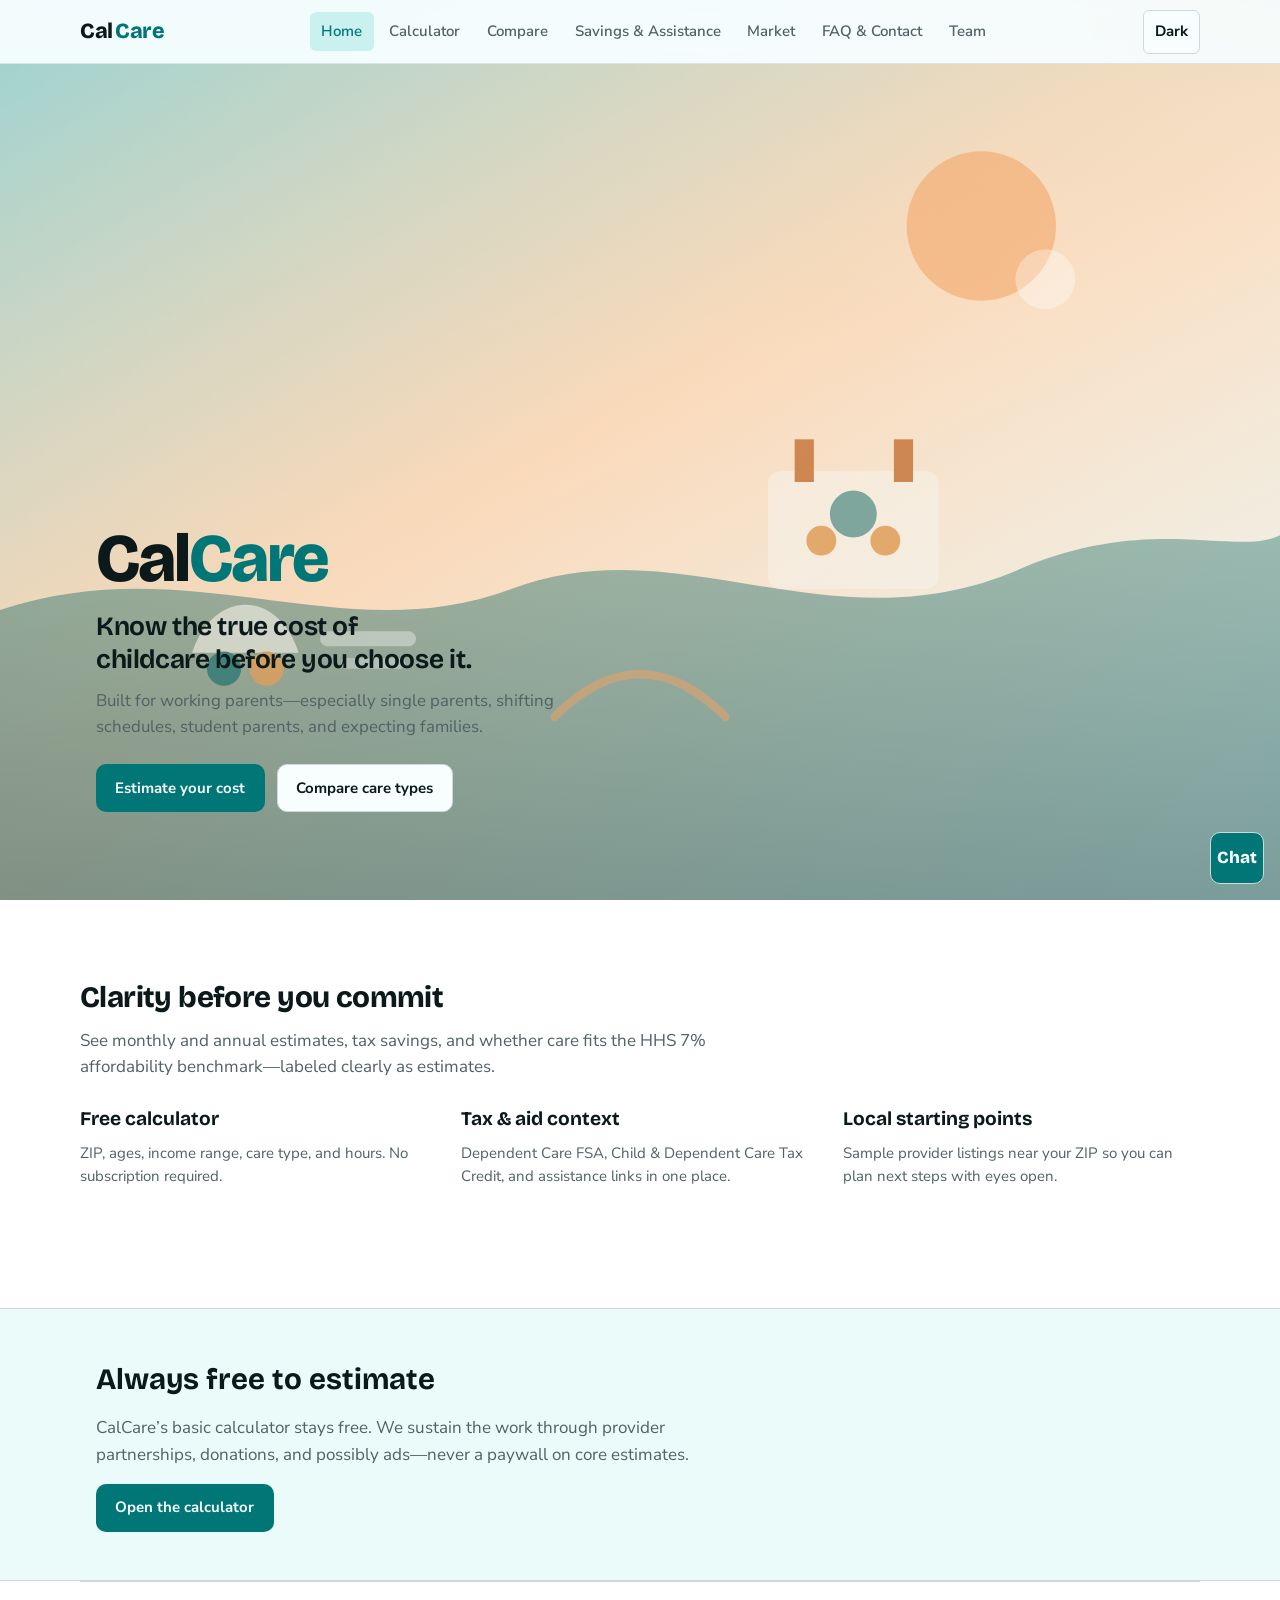
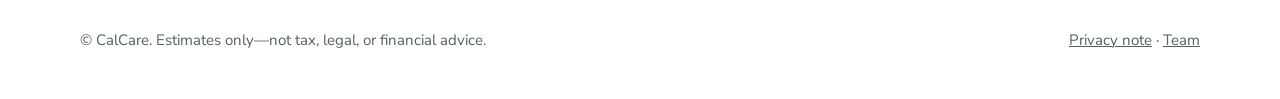
==== index.html @ 4a707fb2 "Initial CalCare static multi-page site Co-authored-by: Jeansel Lantigua <lantiguajeansel@gmail.com>" ====
<!DOCTYPE html>
<html lang="en">
<head>
  <meta charset="utf-8" />
  <meta name="viewport" content="width=device-width, initial-scale=1, viewport-fit=cover" />
  <meta name="description" content="CalCare helps working parents estimate the true cost of childcare before they choose it." />
  <title>CalCare — Know the true cost of childcare</title>
  <link rel="stylesheet" href="css/styles.css" />
  <script>
    (function () {
      const t = localStorage.getItem("calcare-theme");
      if (t) document.documentElement.setAttribute("data-theme", t);
    })();
  </script>
</head>
<body>
  <a class="skip-link" href="#main">Skip to content</a>
  <header class="site-header">
    <div class="site-header__inner">
      <a class="brand" href="index.html">Cal<span>Care</span></a>
      <button type="button" class="nav-toggle" id="nav-toggle" aria-expanded="false" aria-controls="site-nav">Menu</button>
      <nav class="site-nav" id="site-nav" aria-label="Primary">
        <a href="index.html" aria-current="page">Home</a>
        <a href="calculator.html">Calculator</a>
        <a href="compare.html">Compare</a>
        <a href="savings.html">Savings &amp; Assistance</a>
        <a href="market.html">Market</a>
        <a href="faq.html">FAQ &amp; Contact</a>
        <a href="team.html">Team</a>
      </nav>
      <div class="header-actions">
        <button type="button" class="theme-toggle" id="theme-toggle" aria-pressed="false">Dark</button>
      </div>
    </div>
  </header>

  <section class="hero" aria-label="CalCare introduction">
    <div class="hero__visual" aria-hidden="true">
      <svg xmlns="http://www.w3.org/2000/svg" viewBox="0 0 1200 800" preserveAspectRatio="xMidYMid slice" role="img" aria-label="Soft abstract scene of a playground and caring figures at sunset">
  <defs>
    <linearGradient id="sky" x1="0" y1="0" x2="1" y2="1">
      <stop offset="0%" stop-color="#7eb8b2" stop-opacity="0.55"/>
      <stop offset="45%" stop-color="#f0b27a" stop-opacity="0.35"/>
      <stop offset="100%" stop-color="#d9ebe8" stop-opacity="0.2"/>
    </linearGradient>
    <linearGradient id="hill" x1="0" y1="0" x2="0" y2="1">
      <stop offset="0%" stop-color="#2f7a74" stop-opacity="0.45"/>
      <stop offset="100%" stop-color="#1f4f4b" stop-opacity="0.55"/>
    </linearGradient>
  </defs>
  <rect width="1200" height="800" fill="url(#sky)"/>
  <circle class="float-a" cx="920" cy="160" r="70" fill="#f4a261" opacity="0.55"/>
  <circle class="float-b" cx="980" cy="210" r="28" fill="#ffffff" opacity="0.35"/>
  <path d="M0 520 C 180 460, 320 560, 480 500 C 640 440, 780 560, 960 480 C 1080 430, 1160 470, 1200 450 L 1200 800 L 0 800 Z" fill="url(#hill)"/>
  <g class="float-a" opacity="0.85">
    <rect x="720" y="390" width="160" height="110" rx="12" fill="#f7f3ea" opacity="0.7"/>
    <rect x="745" y="360" width="18" height="40" fill="#c9783d"/>
    <rect x="838" y="360" width="18" height="40" fill="#c9783d"/>
    <circle cx="800" cy="430" r="22" fill="#2f7a74" opacity="0.7"/>
    <circle cx="770" cy="455" r="14" fill="#e09f5a"/>
    <circle cx="830" cy="455" r="14" fill="#e09f5a"/>
  </g>
  <g class="float-b" opacity="0.8">
    <path d="M180 560 C 200 500, 260 500, 280 560 Z" fill="#f7f3ea" opacity="0.75"/>
    <circle cx="210" cy="575" r="16" fill="#2f7a74"/>
    <circle cx="250" cy="575" r="16" fill="#e09f5a"/>
    <rect x="300" y="540" width="90" height="14" rx="7" fill="#ffffff" opacity="0.45"/>
    <rect x="320" y="565" width="60" height="10" rx="5" fill="#ffffff" opacity="0.35"/>
  </g>
  <path d="M520 620 Q 600 540 680 620" fill="none" stroke="#f4a261" stroke-width="8" stroke-linecap="round" opacity="0.5"/>
</svg>

    </div>
    <div class="hero__content">
      <p class="hero__brand">Cal<span>Care</span></p>
      <h1 class="hero__headline">Know the true cost of childcare before you choose it.</h1>
      <p class="hero__lede">Built for working parents—especially single parents, shifting schedules, student parents, and expecting families.</p>
      <div class="cta-row">
        <a class="btn btn--primary" href="calculator.html">Estimate your cost</a>
        <a class="btn btn--secondary" href="compare.html">Compare care types</a>
      </div>
    </div>
  </section>

  <main id="main">
    <section class="section" aria-labelledby="how-title">
      <h2 id="how-title">Clarity before you commit</h2>
      <p class="lede">See monthly and annual estimates, tax savings, and whether care fits the HHS 7% affordability benchmark—labeled clearly as estimates.</p>
      <ul class="feature-list">
        <li>
          <h3>Free calculator</h3>
          <p>ZIP, ages, income range, care type, and hours. No subscription required.</p>
        </li>
        <li>
          <h3>Tax &amp; aid context</h3>
          <p>Dependent Care FSA, Child &amp; Dependent Care Tax Credit, and assistance links in one place.</p>
        </li>
        <li>
          <h3>Local starting points</h3>
          <p>Sample provider listings near your ZIP so you can plan next steps with eyes open.</p>
        </li>
      </ul>
    </section>
  </main>

  <div class="band">
    <div class="band__inner">
      <h2>Always free to estimate</h2>
      <p>CalCare’s basic calculator stays free. We sustain the work through provider partnerships, donations, and possibly ads—never a paywall on core estimates.</p>
      <p style="margin-top:1rem"><a class="btn btn--primary" href="calculator.html">Open the calculator</a></p>
    </div>
  </div>

  <footer class="site-footer">
    <p>© CalCare. Estimates only—not tax, legal, or financial advice.</p>
    <p><a href="faq.html">Privacy note</a> · <a href="team.html">Team</a></p>
  </footer>

  <div class="chatbot">
    <div class="chatbot__panel" id="chat-panel" role="dialog" aria-label="CalCare help chat">
      <div class="chatbot__header">
        <strong>Ask CalCare</strong>
        <button type="button" class="icon-btn" id="chat-close" aria-label="Close chat">Close</button>
      </div>
      <div class="chatbot__messages" id="chat-messages"></div>
      <form class="chatbot__form" id="chat-form">
        <label class="sr-only" for="chat-input">Your question</label>
        <input id="chat-input" name="q" autocomplete="off" placeholder="e.g. How does the FSA work?" />
        <button class="btn btn--primary" type="submit">Send</button>
      </form>
    </div>
    <button type="button" class="chatbot__toggle" id="chat-toggle" aria-expanded="false" aria-controls="chat-panel">Chat</button>
  </div>

  <script src="js/app.js"></script>
</body>
</html>
---- css/styles.css ----
/* CalCare — design tokens + layout */
@import url("https://fonts.googleapis.com/css2?family=Bricolage+Grotesque:opsz,wght@12..96,500;12..96,650;12..96,800&family=Nunito+Sans:opsz,wght@6..12,400;6..12,600;6..12,700&display=swap");

:root {
  color-scheme: light;

  --teal-50: oklch(0.97 0.02 195);
  --teal-100: oklch(0.93 0.04 195);
  --teal-200: oklch(0.86 0.06 195);
  --teal-500: oklch(0.58 0.1 195);
  --teal-600: oklch(0.5 0.11 195);
  --teal-700: oklch(0.42 0.09 195);
  --teal-800: oklch(0.34 0.07 195);

  --orange-400: oklch(0.75 0.14 50);
  --orange-500: oklch(0.68 0.15 50);
  --orange-600: oklch(0.6 0.15 50);

  --neutral-0: oklch(0.99 0.005 210);
  --neutral-50: oklch(0.97 0.01 210);
  --neutral-100: oklch(0.94 0.012 210);
  --neutral-200: oklch(0.88 0.015 210);
  --neutral-400: oklch(0.65 0.02 210);
  --neutral-600: oklch(0.48 0.02 210);
  --neutral-800: oklch(0.28 0.02 210);
  --neutral-900: oklch(0.2 0.02 210);

  --bg: var(--neutral-50);
  --bg-elevated: var(--neutral-0);
  --bg-muted: var(--teal-50);
  --bg-hero-from: oklch(0.94 0.04 195);
  --bg-hero-via: oklch(0.96 0.03 70);
  --bg-hero-to: oklch(0.98 0.015 210);
  --text: var(--neutral-900);
  --text-muted: var(--neutral-600);
  --text-inverse: var(--neutral-0);
  --border: var(--neutral-200);
  --accent: var(--teal-600);
  --accent-hover: var(--teal-700);
  --accent-soft: var(--teal-100);
  --secondary: var(--orange-500);
  --secondary-soft: oklch(0.94 0.05 50);
  --focus: var(--teal-500);
  --danger: oklch(0.5 0.14 25);
  --ok: oklch(0.52 0.1 155);
  --warn: oklch(0.58 0.12 70);

  --font-display: "Bricolage Grotesque", "Segoe UI", sans-serif;
  --font-body: "Nunito Sans", "Segoe UI", sans-serif;

  --text-display: clamp(2.5rem, 6vw, 4.25rem);
  --text-h1: clamp(1.85rem, 4vw, 2.75rem);
  --text-h2: clamp(1.4rem, 2.5vw, 1.85rem);
  --text-h3: 1.2rem;
  --text-body: 1.0625rem;
  --text-sm: 0.9375rem;
  --text-xs: 0.8125rem;

  --space-1: 0.25rem;
  --space-2: 0.5rem;
  --space-3: 0.75rem;
  --space-4: 1rem;
  --space-5: 1.5rem;
  --space-6: 2rem;
  --space-7: 3rem;
  --space-8: 4.5rem;

  --radius-sm: 0.375rem;
  --radius-md: 0.625rem;
  --radius-lg: 1rem;
  --shadow-soft: 0 1px solid transparent;
  --header-h: 4rem;
  --measure: 42rem;
  --ease-out: cubic-bezier(0.2, 0, 0, 1);
}

[data-theme="dark"] {
  color-scheme: dark;

  --bg: oklch(0.18 0.025 210);
  --bg-elevated: oklch(0.23 0.03 210);
  --bg-muted: oklch(0.26 0.04 195);
  --bg-hero-from: oklch(0.2 0.05 195);
  --bg-hero-via: oklch(0.22 0.04 70);
  --bg-hero-to: oklch(0.17 0.03 210);
  --text: oklch(0.95 0.01 210);
  --text-muted: oklch(0.75 0.02 210);
  --text-inverse: oklch(0.16 0.02 210);
  --border: oklch(0.35 0.03 210);
  --accent: oklch(0.72 0.1 195);
  --accent-hover: oklch(0.8 0.09 195);
  --accent-soft: oklch(0.3 0.05 195);
  --secondary: oklch(0.78 0.13 55);
  --secondary-soft: oklch(0.3 0.06 50);
  --focus: oklch(0.78 0.1 195);
  --danger: oklch(0.72 0.14 25);
  --ok: oklch(0.75 0.1 155);
  --warn: oklch(0.78 0.12 75);
}

*,
*::before,
*::after {
  box-sizing: border-box;
}

html {
  scroll-padding-block-start: var(--header-h);
  -webkit-font-smoothing: antialiased;
  -moz-osx-font-smoothing: grayscale;
}

body {
  margin: 0;
  min-height: 100dvh;
  font-family: var(--font-body);
  font-size: var(--text-body);
  font-weight: 400;
  line-height: 1.55;
  color: var(--text);
  background:
    radial-gradient(120% 80% at 10% -10%, color-mix(in oklab, var(--teal-200) 55%, transparent), transparent 55%),
    radial-gradient(90% 60% at 100% 0%, color-mix(in oklab, var(--orange-400) 28%, transparent), transparent 50%),
    linear-gradient(180deg, var(--bg-hero-to), var(--bg));
  background-attachment: fixed;
}

img {
  max-width: 100%;
  height: auto;
  display: block;
}

a {
  color: var(--accent);
  text-underline-position: from-font;
  text-decoration-thickness: from-font;
}

a:hover {
  color: var(--accent-hover);
}

:focus-visible {
  outline: 2px solid var(--focus);
  outline-offset: 3px;
}

.skip-link {
  position: absolute;
  inset-inline-start: var(--space-4);
  inset-block-start: var(--space-2);
  transform: translateY(-150%);
  background: var(--bg-elevated);
  color: var(--text);
  padding: var(--space-2) var(--space-4);
  border-radius: var(--radius-sm);
  z-index: 100;
  font-weight: 700;
}

.skip-link:focus {
  transform: translateY(0);
}

/* Header */
.site-header {
  position: sticky;
  top: 0;
  z-index: 50;
  height: var(--header-h);
  display: flex;
  align-items: center;
  border-block-end: 1px solid color-mix(in oklab, var(--border) 70%, transparent);
  background: color-mix(in oklab, var(--bg-elevated) 88%, transparent);
  backdrop-filter: blur(10px);
}

.site-header__inner {
  width: min(1120px, 100% - 2rem);
  margin-inline: auto;
  display: flex;
  align-items: center;
  justify-content: space-between;
  gap: var(--space-4);
}

.brand {
  font-family: var(--font-display);
  font-weight: 800;
  font-size: 1.35rem;
  letter-spacing: -0.02em;
  color: var(--text);
  text-decoration: none;
  display: inline-flex;
  align-items: baseline;
  gap: 0.15rem;
}

.brand span {
  color: var(--accent);
}

.nav-toggle {
  display: none;
  border: 1px solid var(--border);
  background: var(--bg-elevated);
  color: var(--text);
  border-radius: var(--radius-sm);
  min-width: 44px;
  min-height: 44px;
  padding: 0.5rem 0.75rem;
  font: inherit;
  font-weight: 700;
  font-size: var(--text-sm);
}

.site-nav {
  display: flex;
  align-items: center;
  gap: var(--space-1);
  flex-wrap: wrap;
}

.site-nav a {
  color: var(--text-muted);
  text-decoration: none;
  font-weight: 600;
  font-size: var(--text-sm);
  padding: 0.45rem 0.65rem;
  border-radius: var(--radius-sm);
  border: 1px solid transparent;
}

@media (hover: hover) {
  .site-nav a:hover {
    color: var(--text);
    background: var(--accent-soft);
  }
}

.site-nav a[aria-current="page"] {
  color: var(--accent);
  background: var(--accent-soft);
}

.header-actions {
  display: flex;
  align-items: center;
  gap: var(--space-2);
}

.theme-toggle {
  border: 1px solid var(--border);
  background: var(--bg-elevated);
  color: var(--text);
  border-radius: var(--radius-sm);
  min-width: 44px;
  min-height: 44px;
  padding: 0.5rem 0.7rem;
  font: inherit;
  font-weight: 700;
  font-size: var(--text-sm);
  cursor: pointer;
}

.theme-toggle:not(:disabled):active {
  transform: scale(0.96);
  transition: transform 150ms ease-out;
}

@media (max-width: 900px) {
  .nav-toggle {
    display: inline-flex;
    align-items: center;
    justify-content: center;
  }

  .site-nav {
    display: none;
    position: absolute;
    inset-inline: 0;
    top: var(--header-h);
    flex-direction: column;
    align-items: stretch;
    padding: var(--space-4);
    gap: var(--space-1);
    background: var(--bg-elevated);
    border-block-end: 1px solid var(--border);
  }

  .site-nav.is-open {
    display: flex;
  }

  .site-nav a {
    padding: 0.75rem 1rem;
  }
}

main {
  width: min(1120px, 100% - 2rem);
  margin-inline: auto;
  padding-block: var(--space-6) var(--space-8);
}

/* Hero */
.hero {
  position: relative;
  width: 100vw;
  margin-inline: calc(50% - 50vw);
  min-height: calc(100dvh - var(--header-h));
  display: grid;
  align-items: end;
  overflow: hidden;
  background:
    linear-gradient(160deg, var(--bg-hero-from), var(--bg-hero-via) 45%, var(--bg-hero-to)),
    radial-gradient(ellipse 70% 50% at 70% 40%, color-mix(in oklab, var(--teal-500) 22%, transparent), transparent);
}

.hero__visual {
  position: absolute;
  inset: 0;
  pointer-events: none;
}

.hero__visual svg {
  width: 100%;
  height: 100%;
  object-fit: cover;
}

.hero__content {
  position: relative;
  z-index: 1;
  width: min(1120px, 100% - 2rem);
  margin-inline: auto;
  padding-block: clamp(3rem, 12vh, 7rem) clamp(3rem, 10vh, 5.5rem);
  max-width: 36rem;
  margin-inline-start: max(1rem, calc((100vw - 1120px) / 2 + 1rem));
}

.hero__brand {
  font-family: var(--font-display);
  font-weight: 800;
  font-size: var(--text-display);
  line-height: 1.05;
  letter-spacing: -0.03em;
  color: var(--text);
  margin: 0 0 var(--space-4);
  text-wrap: balance;
}

.hero__brand span {
  color: var(--accent);
}

.hero__headline {
  font-family: var(--font-display);
  font-weight: 650;
  font-size: clamp(1.25rem, 2.4vw, 1.65rem);
  line-height: 1.25;
  letter-spacing: -0.015em;
  margin: 0 0 var(--space-3);
  color: var(--text);
  text-wrap: balance;
}

.hero__lede {
  margin: 0 0 var(--space-5);
  color: var(--text-muted);
  font-size: 1.05rem;
  max-width: 32rem;
  text-wrap: pretty;
}

.cta-row {
  display: flex;
  flex-wrap: wrap;
  gap: var(--space-3);
}

.btn {
  display: inline-flex;
  align-items: center;
  justify-content: center;
  gap: 0.4rem;
  min-height: 44px;
  padding: 0.7rem 1.15rem;
  border-radius: var(--radius-md);
  border: 1px solid transparent;
  font: inherit;
  font-weight: 700;
  font-size: var(--text-sm);
  text-decoration: none;
  cursor: pointer;
  transition-property: background-color, border-color, color, transform;
  transition-duration: 150ms;
  transition-timing-function: var(--ease-out);
}

.btn:not(:disabled):active {
  transform: scale(0.96);
}

.btn--primary {
  background: var(--accent);
  color: var(--text-inverse);
}

.btn--primary:hover {
  background: var(--accent-hover);
  color: var(--text-inverse);
}

.btn--secondary {
  background: var(--bg-elevated);
  color: var(--text);
  border-color: var(--border);
}

.btn--secondary:hover {
  border-color: var(--accent);
  color: var(--accent);
}

.btn--ghost {
  background: transparent;
  color: var(--accent);
  border-color: color-mix(in oklab, var(--accent) 35%, transparent);
}

.page-intro {
  margin-block-end: var(--space-6);
  max-width: var(--measure);
}

.page-intro h1 {
  font-family: var(--font-display);
  font-size: var(--text-h1);
  font-weight: 800;
  line-height: 1.15;
  letter-spacing: -0.025em;
  margin: 0 0 var(--space-3);
  text-wrap: balance;
}

.page-intro p {
  margin: 0;
  color: var(--text-muted);
  text-wrap: pretty;
}

.estimate-label {
  display: inline-block;
  font-size: var(--text-xs);
  font-weight: 700;
  letter-spacing: 0.04em;
  text-transform: uppercase;
  color: var(--secondary);
  margin-block-end: var(--space-2);
}

.section {
  margin-block: var(--space-7);
}

.section h2 {
  font-family: var(--font-display);
  font-size: var(--text-h2);
  font-weight: 750;
  line-height: 1.2;
  letter-spacing: -0.02em;
  margin: 0 0 var(--space-3);
  text-wrap: balance;
}

.section > p.lede {
  margin: 0 0 var(--space-5);
  color: var(--text-muted);
  max-width: var(--measure);
}

.section--narrow {
  max-width: var(--measure);
}

/* Atmosphere band below hero on home */
.band {
  width: 100vw;
  margin-inline: calc(50% - 50vw);
  padding: var(--space-7) max(1rem, calc((100vw - 1120px) / 2 + 1rem));
  background: color-mix(in oklab, var(--bg-muted) 80%, transparent);
  border-block: 1px solid var(--border);
}

.band__inner {
  width: min(1120px, 100%);
  margin-inline: auto;
}

.band h2 {
  font-family: var(--font-display);
  font-size: var(--text-h2);
  margin: 0 0 var(--space-3);
}

.band p {
  margin: 0;
  max-width: var(--measure);
  color: var(--text-muted);
}

.feature-list {
  list-style: none;
  margin: var(--space-5) 0 0;
  padding: 0;
  display: grid;
  gap: var(--space-4);
}

@media (min-width: 720px) {
  .feature-list {
    grid-template-columns: repeat(3, minmax(0, 1fr));
    gap: var(--space-5);
  }
}

.feature-list li {
  padding: 0;
}

.feature-list h3 {
  font-family: var(--font-display);
  font-size: var(--text-h3);
  margin: 0 0 var(--space-2);
}

.feature-list p {
  margin: 0;
  color: var(--text-muted);
  font-size: var(--text-sm);
}

/* Forms */
.form-panel,
.results-panel,
.panel {
  background: var(--bg-elevated);
  border: 1px solid var(--border);
  border-radius: var(--radius-lg);
  padding: var(--space-5);
}

.calc-layout {
  display: grid;
  gap: var(--space-5);
}

@media (min-width: 900px) {
  .calc-layout {
    grid-template-columns: minmax(0, 1fr) minmax(0, 1.05fr);
    align-items: start;
  }

  .results-panel {
    position: sticky;
    top: calc(var(--header-h) + 1rem);
  }
}

.field {
  display: grid;
  gap: var(--space-2);
  margin-block-end: var(--space-4);
}

.field label,
.field-label {
  font-weight: 700;
  font-size: var(--text-sm);
}

.field .hint {
  color: var(--text-muted);
  font-size: var(--text-xs);
}

.field input,
.field select,
.field textarea {
  width: 100%;
  min-height: 44px;
  padding: 0.65rem 0.8rem;
  border: 1px solid var(--border);
  border-radius: var(--radius-sm);
  background: var(--bg);
  color: var(--text);
  font: inherit;
  font-size: 1rem;
}

.field textarea {
  min-height: 7rem;
  resize: vertical;
}

.field-row {
  display: grid;
  gap: var(--space-3);
}

@media (min-width: 560px) {
  .field-row {
    grid-template-columns: repeat(2, minmax(0, 1fr));
  }
}

.child-rows {
  display: grid;
  gap: var(--space-3);
  margin-block-end: var(--space-4);
}

.child-row {
  display: grid;
  gap: var(--space-3);
  grid-template-columns: 1fr;
  padding: var(--space-3);
  background: var(--bg-muted);
  border-radius: var(--radius-md);
  border: 1px solid transparent;
}

@media (min-width: 560px) {
  .child-row {
    grid-template-columns: 1fr 1.2fr auto;
    align-items: end;
  }
}

.child-row button {
  min-height: 44px;
}

.segmented {
  display: inline-flex;
  flex-wrap: wrap;
  gap: var(--space-2);
}

.segmented button {
  min-height: 40px;
  padding: 0.45rem 0.9rem;
  border-radius: var(--radius-sm);
  border: 1px solid var(--border);
  background: var(--bg);
  color: var(--text);
  font: inherit;
  font-weight: 700;
  font-size: var(--text-sm);
  cursor: pointer;
}

.segmented button[aria-pressed="true"] {
  background: var(--accent-soft);
  border-color: var(--accent);
  color: var(--accent);
}

.results-panel h2 {
  margin-top: 0;
}

.metric-grid {
  display: grid;
  gap: var(--space-3);
  grid-template-columns: repeat(2, minmax(0, 1fr));
  margin-block: var(--space-4);
}

.metric {
  padding: var(--space-3);
  background: var(--bg-muted);
  border-radius: var(--radius-md);
}

.metric .label {
  display: block;
  font-size: var(--text-xs);
  font-weight: 700;
  color: var(--text-muted);
  margin-block-end: var(--space-1);
}

.metric .value {
  font-family: var(--font-display);
  font-weight: 750;
  font-size: 1.35rem;
  font-variant-numeric: tabular-nums;
  letter-spacing: -0.02em;
}

.breakdown {
  width: 100%;
  border-collapse: collapse;
  font-variant-numeric: tabular-nums;
  margin-block: var(--space-4);
}

.breakdown th,
.breakdown td {
  text-align: start;
  padding: 0.55rem 0;
  border-block-end: 1px solid var(--border);
  font-size: var(--text-sm);
}

.breakdown td:last-child,
.breakdown th:last-child {
  text-align: end;
}

.affordability {
  padding: var(--space-4);
  border-radius: var(--radius-md);
  background: var(--secondary-soft);
  margin-block: var(--space-4);
}

.affordability[data-status="ok"] {
  background: color-mix(in oklab, var(--ok) 18%, var(--bg-elevated));
}

.affordability[data-status="high"] {
  background: color-mix(in oklab, var(--danger) 16%, var(--bg-elevated));
}

.affordability strong {
  font-variant-numeric: tabular-nums;
}

.chart {
  display: grid;
  gap: var(--space-2);
  margin-block: var(--space-4);
}

.chart-bar {
  display: grid;
  grid-template-columns: 4.5rem 1fr 5.5rem;
  gap: var(--space-3);
  align-items: center;
  font-size: var(--text-sm);
  font-variant-numeric: tabular-nums;
}

.chart-bar__track {
  height: 0.65rem;
  background: var(--neutral-100);
  border-radius: var(--radius-sm);
  overflow: hidden;
  border: 1px solid transparent;
}

[data-theme="dark"] .chart-bar__track {
  background: oklch(0.3 0.03 210);
}

.chart-bar__fill {
  height: 100%;
  width: 0;
  background: linear-gradient(90deg, var(--accent), var(--secondary));
  border-radius: inherit;
  transition: width 400ms var(--ease-out);
}

.provider-list {
  list-style: none;
  margin: var(--space-4) 0 0;
  padding: 0;
  display: grid;
  gap: var(--space-3);
}

.provider-list li {
  padding: var(--space-4);
  border: 1px solid var(--border);
  border-radius: var(--radius-md);
  background: var(--bg);
}

.provider-list h3 {
  margin: 0 0 var(--space-1);
  font-size: var(--text-body);
  font-family: var(--font-display);
}

.provider-list p {
  margin: 0;
  color: var(--text-muted);
  font-size: var(--text-sm);
}

.compare-table-wrap {
  overflow-x: auto;
  border: 1px solid var(--border);
  border-radius: var(--radius-lg);
  background: var(--bg-elevated);
}

.compare-table {
  width: 100%;
  border-collapse: collapse;
  min-width: 640px;
  font-variant-numeric: tabular-nums;
}

.compare-table th,
.compare-table td {
  padding: 0.85rem 1rem;
  text-align: start;
  border-block-end: 1px solid var(--border);
  font-size: var(--text-sm);
}

.compare-table th {
  background: var(--bg-muted);
  font-family: var(--font-display);
  font-weight: 700;
}

.compare-table td:not(:first-child),
.compare-table th:not(:first-child) {
  text-align: end;
}

.stat-stack {
  display: grid;
  gap: var(--space-5);
}

@media (min-width: 720px) {
  .stat-stack {
    grid-template-columns: repeat(3, minmax(0, 1fr));
  }
}

.stat-block h3 {
  font-family: var(--font-display);
  font-size: clamp(1.75rem, 3vw, 2.25rem);
  margin: 0 0 var(--space-2);
  letter-spacing: -0.02em;
  font-variant-numeric: tabular-nums;
  color: var(--accent);
}

.stat-block p {
  margin: 0;
  color: var(--text-muted);
  font-size: var(--text-sm);
}

.faq-list {
  display: grid;
  gap: var(--space-3);
  max-width: var(--measure);
}

.faq-list details {
  border: 1px solid var(--border);
  border-radius: var(--radius-md);
  background: var(--bg-elevated);
  padding: var(--space-4);
}

.faq-list summary {
  font-weight: 700;
  cursor: pointer;
  font-family: var(--font-display);
}

.faq-list details p {
  margin: var(--space-3) 0 0;
  color: var(--text-muted);
}

.team-grid {
  display: grid;
  gap: var(--space-5);
}

@media (min-width: 640px) {
  .team-grid {
    grid-template-columns: repeat(2, minmax(0, 1fr));
  }
}

@media (min-width: 960px) {
  .team-grid {
    grid-template-columns: repeat(3, minmax(0, 1fr));
  }
}

.team-member {
  padding-block: var(--space-2);
}

.team-member .avatar {
  width: 4rem;
  height: 4rem;
  border-radius: var(--radius-md);
  display: grid;
  place-items: center;
  font-family: var(--font-display);
  font-weight: 800;
  font-size: 1.25rem;
  color: var(--accent);
  background: var(--accent-soft);
  margin-block-end: var(--space-3);
}

.team-member h3 {
  margin: 0 0 var(--space-1);
  font-family: var(--font-display);
  font-size: var(--text-h3);
}

.team-member .role {
  color: var(--secondary);
  font-weight: 700;
  font-size: var(--text-sm);
  margin: 0 0 var(--space-2);
}

.team-member p {
  margin: 0;
  color: var(--text-muted);
  font-size: var(--text-sm);
}

.partner-list {
  display: grid;
  gap: var(--space-4);
}

@media (min-width: 640px) {
  .partner-list {
    grid-template-columns: repeat(2, minmax(0, 1fr));
  }
}

.partner {
  padding: var(--space-4);
  border-inline-start: 3px solid var(--accent);
}

.partner h3 {
  margin: 0 0 var(--space-2);
  font-family: var(--font-display);
}

.partner p {
  margin: 0;
  color: var(--text-muted);
  font-size: var(--text-sm);
}

.privacy-note {
  margin-block-start: var(--space-5);
  padding: var(--space-4);
  background: var(--bg-muted);
  border-radius: var(--radius-md);
  font-size: var(--text-sm);
  color: var(--text-muted);
  max-width: var(--measure);
}

.site-footer {
  width: min(1120px, 100% - 2rem);
  margin-inline: auto;
  padding-block: var(--space-6);
  border-block-start: 1px solid var(--border);
  color: var(--text-muted);
  font-size: var(--text-sm);
  display: flex;
  flex-wrap: wrap;
  gap: var(--space-4);
  justify-content: space-between;
}

.site-footer a {
  color: var(--text-muted);
}

/* Chatbot */
.chatbot {
  position: fixed;
  inset-inline-end: 1rem;
  inset-block-end: 1rem;
  z-index: 60;
  display: grid;
  justify-items: end;
  gap: var(--space-2);
}

.chatbot__panel {
  width: min(22rem, calc(100vw - 2rem));
  max-height: min(28rem, 70dvh);
  background: var(--bg-elevated);
  border: 1px solid var(--border);
  border-radius: var(--radius-lg);
  display: none;
  grid-template-rows: auto 1fr auto;
  overflow: hidden;
  overscroll-behavior: contain;
}

.chatbot__panel.is-open {
  display: grid;
}

.chatbot__header {
  display: flex;
  align-items: center;
  justify-content: space-between;
  gap: var(--space-3);
  padding: var(--space-3) var(--space-4);
  border-block-end: 1px solid var(--border);
  background: var(--bg-muted);
}

.chatbot__header strong {
  font-family: var(--font-display);
}

.chatbot__messages {
  overflow-y: auto;
  padding: var(--space-4);
  display: grid;
  gap: var(--space-3);
  overscroll-behavior: contain;
}

.chat-msg {
  max-width: 92%;
  padding: 0.65rem 0.85rem;
  border-radius: var(--radius-md);
  font-size: var(--text-sm);
}

.chat-msg--bot {
  background: var(--accent-soft);
  justify-self: start;
}

.chat-msg--user {
  background: var(--secondary-soft);
  justify-self: end;
}

.chatbot__form {
  display: grid;
  grid-template-columns: 1fr auto;
  gap: var(--space-2);
  padding: var(--space-3);
  border-block-start: 1px solid var(--border);
}

.chatbot__form input {
  min-height: 44px;
  border: 1px solid var(--border);
  border-radius: var(--radius-sm);
  padding: 0.5rem 0.75rem;
  font: inherit;
  font-size: 1rem;
  background: var(--bg);
  color: var(--text);
}

.chatbot__toggle {
  min-width: 52px;
  min-height: 52px;
  border-radius: var(--radius-md);
  border: 1px solid var(--border);
  background: var(--accent);
  color: var(--text-inverse);
  font: inherit;
  font-weight: 800;
  font-family: var(--font-display);
  cursor: pointer;
}

.chatbot__toggle:not(:disabled):active {
  transform: scale(0.96);
}

.icon-btn {
  border: 0;
  background: transparent;
  color: var(--text);
  min-width: 40px;
  min-height: 40px;
  border-radius: var(--radius-sm);
  cursor: pointer;
  font: inherit;
  font-weight: 700;
}

.assist-links {
  display: grid;
  gap: var(--space-2);
  margin: 0;
  padding: 0;
  list-style: none;
}

.assist-links a {
  font-weight: 700;
}

.sr-only {
  position: absolute;
  width: 1px;
  height: 1px;
  padding: 0;
  margin: -1px;
  overflow: hidden;
  clip: rect(0, 0, 0, 0);
  white-space: nowrap;
  border: 0;
}

@media (prefers-reduced-motion: no-preference) {
  .hero__content {
    animation: rise-in 500ms var(--ease-out) both;
  }

  .hero__lede {
    animation: rise-in 500ms var(--ease-out) 100ms both;
  }

  .cta-row {
    animation: rise-in 500ms var(--ease-out) 200ms both;
  }

  .hero__visual svg .float-a {
    animation: float-y 8s ease-in-out infinite;
  }

  .hero__visual svg .float-b {
    animation: float-y 10s ease-in-out 1s infinite reverse;
  }
}

@keyframes rise-in {
  from {
    opacity: 0;
    filter: blur(4px);
    transform: translateY(12px);
  }
  to {
    opacity: 1;
    filter: blur(0);
    transform: translateY(0);
  }
}

@keyframes float-y {
  0%,
  100% {
    transform: translateY(0);
  }
  50% {
    transform: translateY(-10px);
  }
}

.theme-switching *,
.theme-switching *::before,
.theme-switching *::after {
  transition: none !important;
}

.empty-state {
  color: var(--text-muted);
  font-size: var(--text-sm);
}
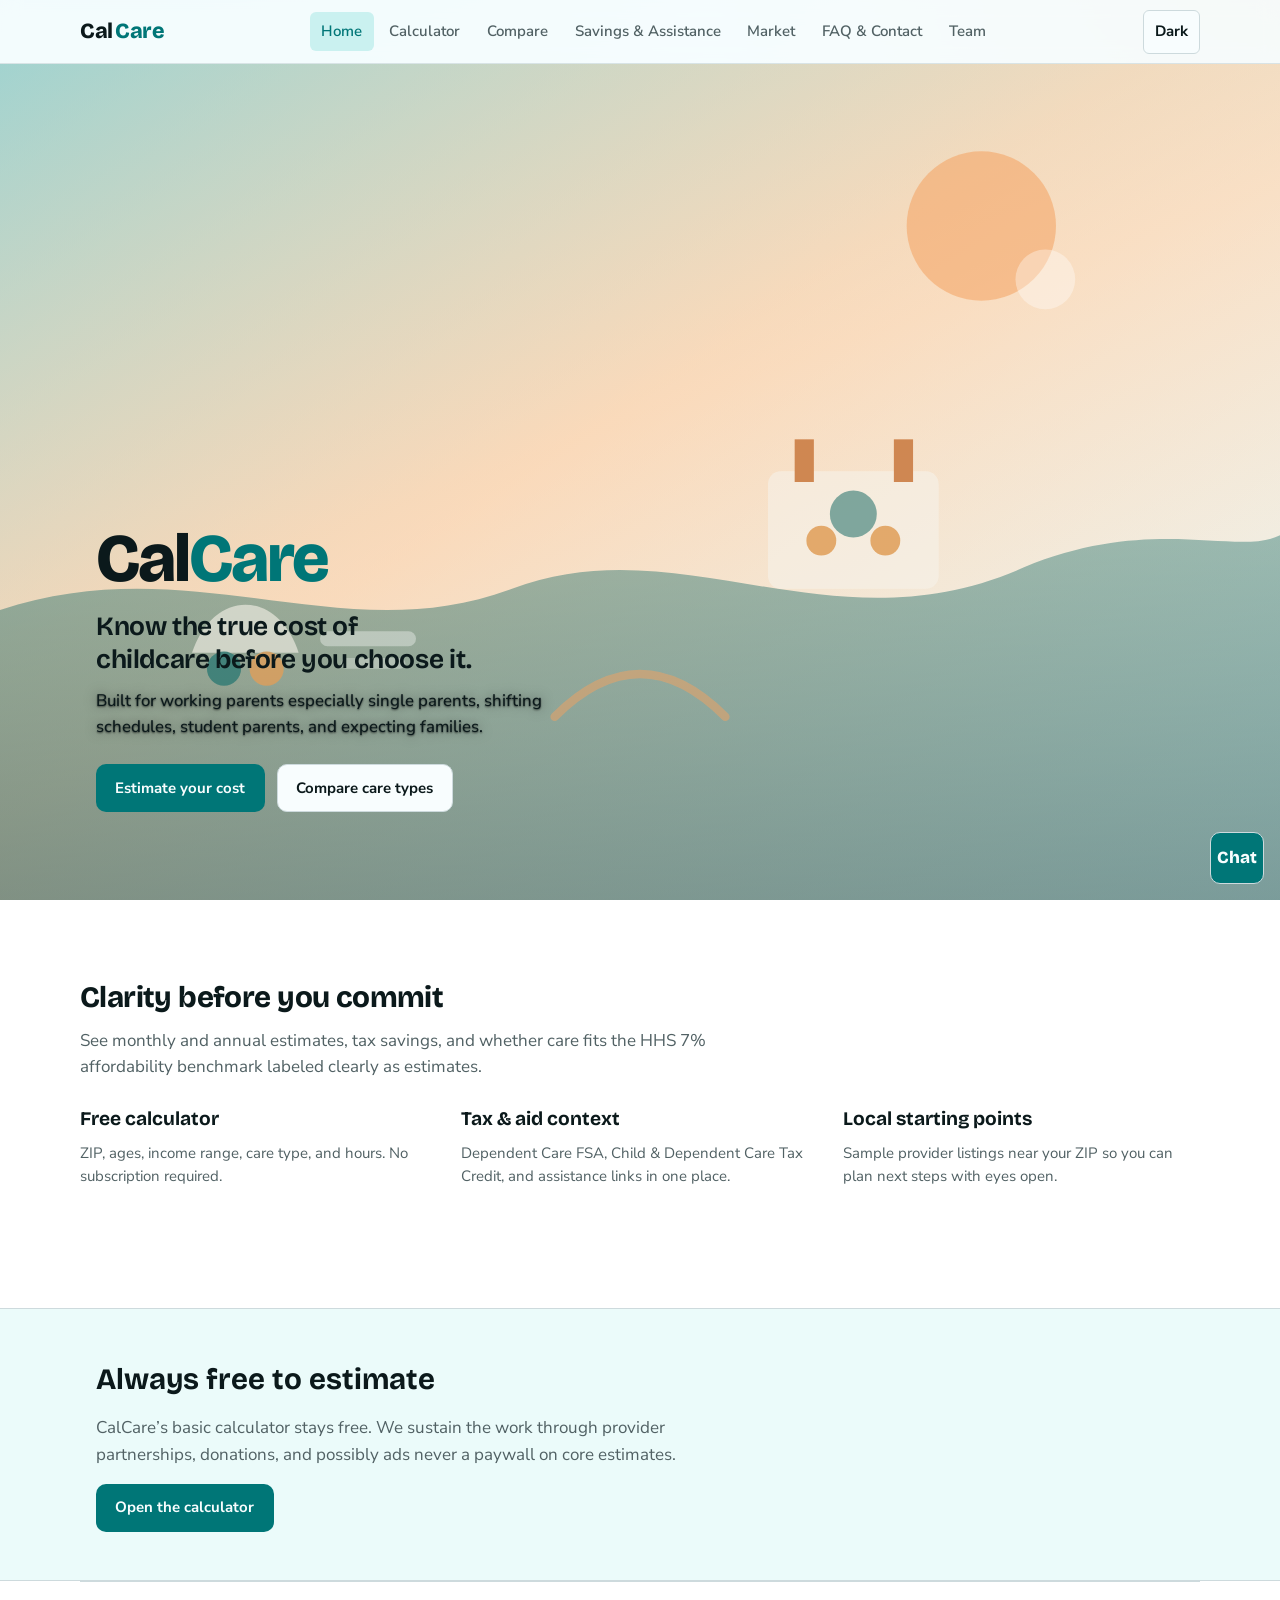
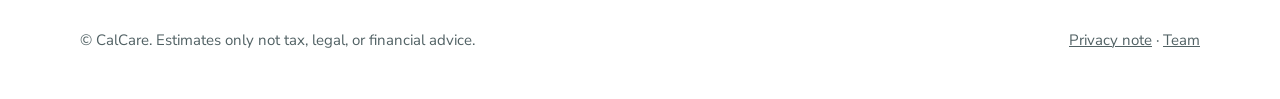
==== commit 42479a6b: "changes" ====
--- a/index.html
+++ b/index.html
@@ -15,6 +15,7 @@
 </head>
 <body>
   <a class="skip-link" href="#main">Skip to content</a>
+  <!-- Navigation -->
   <header class="site-header">
     <div class="site-header__inner">
       <a class="brand" href="index.html">Cal<span>Care</span></a>
@@ -34,6 +35,7 @@
     </div>
   </header>
 
+  <!-- Silly Intro with the circle and shi -->
   <section class="hero" aria-label="CalCare introduction">
     <div class="hero__visual" aria-hidden="true">
       <svg xmlns="http://www.w3.org/2000/svg" viewBox="0 0 1200 800" preserveAspectRatio="xMidYMid slice" role="img" aria-label="Soft abstract scene of a playground and caring figures at sunset">
@@ -74,7 +76,7 @@
     <div class="hero__content">
       <p class="hero__brand">Cal<span>Care</span></p>
       <h1 class="hero__headline">Know the true cost of childcare before you choose it.</h1>
-      <p class="hero__lede">Built for working parents—especially single parents, shifting schedules, student parents, and expecting families.</p>
+      <p class="hero__lede">Built for working parents especially single parents, shifting schedules, student parents, and expecting families.</p>
       <div class="cta-row">
         <a class="btn btn--primary" href="calculator.html">Estimate your cost</a>
         <a class="btn btn--secondary" href="compare.html">Compare care types</a>
@@ -85,7 +87,7 @@
   <main id="main">
     <section class="section" aria-labelledby="how-title">
       <h2 id="how-title">Clarity before you commit</h2>
-      <p class="lede">See monthly and annual estimates, tax savings, and whether care fits the HHS 7% affordability benchmark—labeled clearly as estimates.</p>
+      <p class="lede">See monthly and annual estimates, tax savings, and whether care fits the HHS 7% affordability benchmark labeled clearly as estimates.</p>
       <ul class="feature-list">
         <li>
           <h3>Free calculator</h3>
@@ -106,13 +108,13 @@
   <div class="band">
     <div class="band__inner">
       <h2>Always free to estimate</h2>
-      <p>CalCare’s basic calculator stays free. We sustain the work through provider partnerships, donations, and possibly ads—never a paywall on core estimates.</p>
+      <p>CalCare’s basic calculator stays free. We sustain the work through provider partnerships, donations, and possibly ads never a paywall on core estimates.</p>
       <p style="margin-top:1rem"><a class="btn btn--primary" href="calculator.html">Open the calculator</a></p>
     </div>
   </div>
 
   <footer class="site-footer">
-    <p>© CalCare. Estimates only—not tax, legal, or financial advice.</p>
+    <p>© CalCare. Estimates only not tax, legal, or financial advice.</p>
     <p><a href="faq.html">Privacy note</a> · <a href="team.html">Team</a></p>
   </footer>
 
--- a/css/styles.css
+++ b/css/styles.css
@@ -368,7 +368,9 @@
 
 .hero__lede {
   margin: 0 0 var(--space-5);
-  color: var(--text-muted);
+  color: var(--text);
+  font-weight: 500;
+  text-shadow: 0 1px 2px rgba(0, 0, 0, 0.6), 0 0 12px rgba(0, 0, 0, 0.5);
   font-size: 1.05rem;
   max-width: 32rem;
   text-wrap: pretty;
